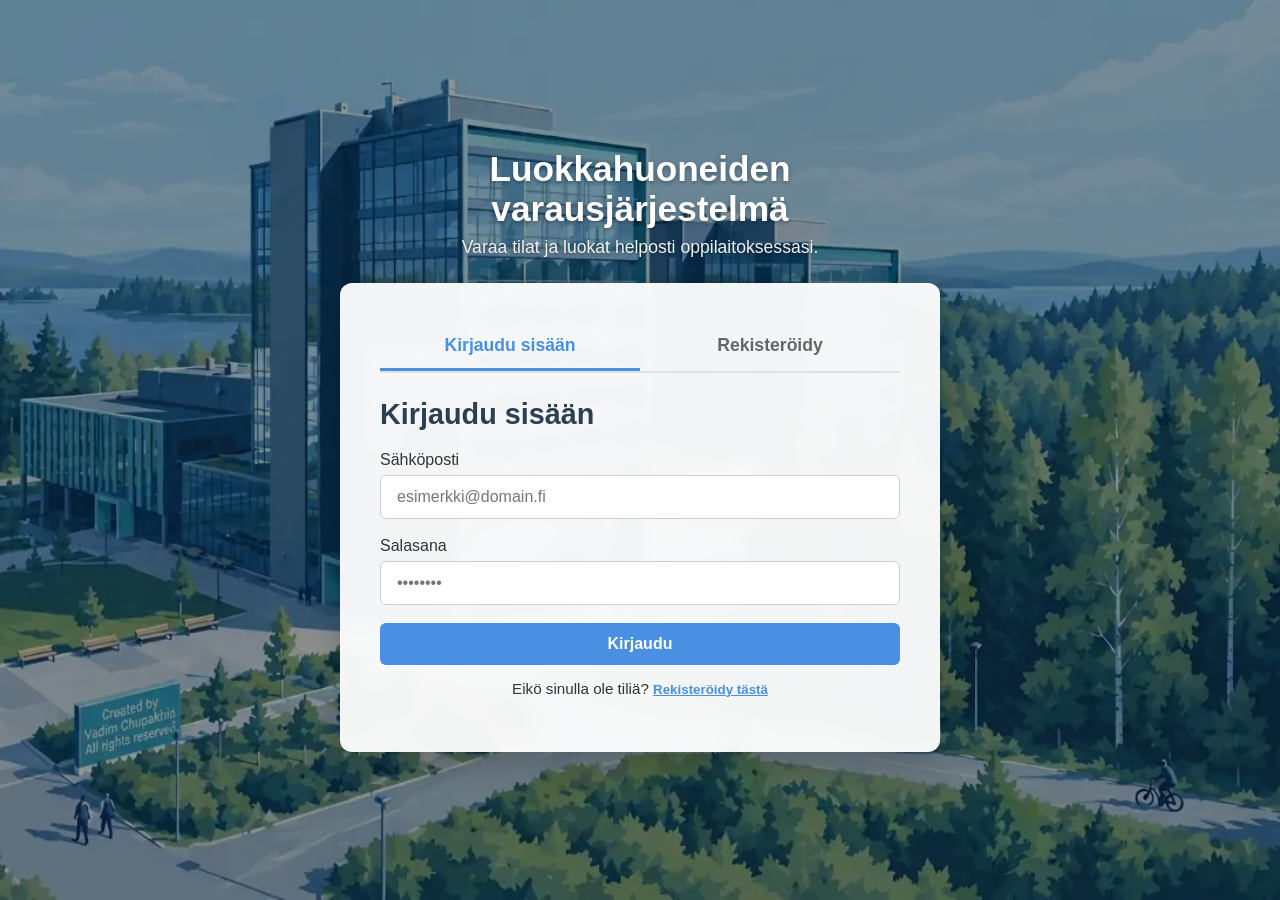
==== public/login.html @ 2dc6a078 "a lots of mistakes were updated" ====
<!DOCTYPE html>
<html lang="fi">
<head>
    <meta charset="UTF-8">
    <meta name="viewport" content="width=device-width, initial-scale=1.0">
    <title>Kirjaudu | Varausjärjestelmä</title>
    <link rel="stylesheet" href="style.css">
</head>
<body>

    <div id="authContainer" class="auth-wrapper">
        <div class="auth-container-center">
            <div class="auth-header-text">
                <h1>Luokkahuoneiden varausjärjestelmä</h1>
                <p>Varaa tilat ja luokat helposti oppilaitoksessasi.</p>
            </div>

            <div class="auth-card">
                <div class="auth-tabs">
                    <button id="showLoginTab" class="auth-tab active">Kirjaudu sisään</button>
                    <button id="showRegisterTab" class="auth-tab">Rekisteröidy</button>
                </div>

                <!-- Форма входа -->
                <div id="loginSection" class="auth-form-section">
                    <h2>Kirjaudu sisään</h2>
                    <div class="form-group">
                        <label for="loginEmail">Sähköposti</label>
                        <input type="email" id="loginEmail" placeholder="esimerkki@domain.fi">
                    </div>
                    <div class="form-group">
                        <label for="loginPassword">Salasana</label>
                        <input type="password" id="loginPassword" placeholder="••••••••">
                    </div>
                    <button id="loginBtn" class="primary-btn">Kirjaudu</button>
                    <div class="toggle-auth">
                        <span>Eikö sinulla ole tiliä? </span>
                        <button id="switchToRegBtn" class="link-btn">Rekisteröidy tästä</button>
                    </div>
                </div>

                <!-- Форма регистрации -->
                <div id="registerSection" class="auth-form-section" style="display: none;">
                    <h2>Rekisteröidy käyttäjäksi</h2>
                    <div class="form-group">
                        <label for="regName">Nimi</label>
                        <input type="text" id="regName" placeholder="Matti Meikäläinen">
                    </div>
                    <div class="form-group">
                        <label for="regEmail">Sähköposti</label>
                        <input type="email" id="regEmail" placeholder="esimerkki@domain.fi">
                    </div>
                    <div class="form-group">
                        <label for="regPassword">Salasana</label>
                        <input type="password" id="regPassword" placeholder="••••••••">
                    </div>
                    <button id="registerBtn" class="primary-btn">Rekisteröidy</button>
                    <div class="toggle-auth">
                        <span>Onko sinulla jo tili? </span>
                        <button id="switchToLoginBtn" class="link-btn">Kirjaudu sisään</button>
                    </div>
                </div>

                <p id="loginError" class="error-msg"></p>
            </div>
        </div>
    </div>

    <script type="module" src="js/main.js"></script>
</body>
</html>
---- public/style.css ----
* {
    box-sizing: border-box;
    margin: 0;
    padding: 0;
    font-family: 'Segoe UI', Tahoma, Geneva, Verdana, sans-serif;
}

body {
    background-color: #f4f6f9;
    color: #333;
}

/* ---------------- Auth Layout ---------------- */
.auth-wrapper {
   min-height: 100vh;
    display: flex;
    justify-content: center;
    align-items: center;
    background-image: linear-gradient(rgba(0, 0, 0, 0.4), rgba(0, 0, 0, 0.4)), url('bg-login.webp');
    background-size: cover;
    background-position: center;
    background-repeat: no-repeat;
    padding: 20px;
    width: 100vw;
    position: fixed; /* Фиксируем поверх всего до авторизации */
    top: 0;
    left: 0;
    z-index: 1000;
}

.auth-container-center {
    display: flex;
    flex-direction: column;
    align-items: center;
    width: 100%;
    max-width: 600px;
}

/* Стили для текста над окном */
.auth-header-text {
    text-align: center;
    color: white;
    margin-bottom: 25px;
}

.auth-header-text h1 {
    font-size: 2.2rem;
    font-weight: 700;
    margin-bottom: 8px;
    text-shadow: 0 2px 4px rgba(0, 0, 0, 0.3);
}

.auth-header-text p {
    font-size: 1.1rem;
    color: #f0f0f0;
    text-shadow: 0 1px 3px rgba(0, 0, 0, 0.3);
}

/* Карточка авторизации */
.auth-card {
    background: rgba(255, 255, 255, 0.95);
    backdrop-filter: blur(8px);
    border-radius: 12px;
    box-shadow: 0 8px 32px rgba(0, 0, 0, 0.2);
    width: 100%;
    padding: 40px;
}

.auth-tabs {
    display: flex;
    margin-bottom: 25px;
    border-bottom: 2px solid #e0e0e0;
}

.auth-tab {
    flex: 1;
    padding: 12px;
    font-size: 1.1rem;
    font-weight: 600;
    background: none;
    border: none;
    cursor: pointer;
    color: #666;
    border-bottom: 3px solid transparent;
}

.auth-tab.active {
    color: #4a90e2;
    border-bottom-color: #4a90e2;
}

.auth-form-section h2 {
    margin-bottom: 20px;
    color: #2c3e50;
    font-size: 1.8rem;
}

.form-group {
    margin-bottom: 18px;
}

.form-group label {
    display: block;
    margin-bottom: 6px;
    font-weight: 500;
    font-size: 1rem;
}

.form-group input {
    width: 100%;
    padding: 12px 16px;
    border: 1px solid #ccc;
    border-radius: 6px;
    font-size: 1rem;
}

.primary-btn {
    width: 100%;
    padding: 12px;
    background-color: #4a90e2;
    color: white;
    border: none;
    border-radius: 6px;
    font-size: 1rem;
    font-weight: 600;
    cursor: pointer;
    transition: background-color 0.2s;
}

.primary-btn:hover {
    background-color: #357abd;
}

.danger-btn {
    padding: 8px 16px;
    background-color: #e74c3c;
    color: white;
    border: none;
    border-radius: 6px;
    cursor: pointer;
    font-weight: 600;
}

.danger-btn:hover {
    background-color: #c0392b;
}

.toggle-auth {
    margin-top: 15px;
    text-align: center;
    font-size: 0.95rem;
}

.link-btn {
    background: none;
    border: none;
    color: #4a90e2;
    font-weight: 600;
    cursor: pointer;
    text-decoration: underline;
}

.error-msg {
    color: #e74c3c;
    margin-top: 15px;
    text-align: center;
}

/* ---------------- App Header (Centered Logo) ---------------- */
.app-header {
    background: white;
    padding: 15px 30px;
    display: flex;
    justify-content: flex-end;
    align-items: center;
    box-shadow: 0 2px 5px rgba(0, 0, 0, 0.05);
    position: relative;
}

.logo {
    font-weight: bold;
    font-size: 1.5rem;
    color: #4a90e2;
    position: absolute;
    left: 50%;
    transform: translateX(-50%);
}

.user-info {
    display: flex;
    align-items: center;
    gap: 15px;
}

/* ---------------- Navigation ---------------- */
.app-nav {
    display: flex;
    background: white;
    border-bottom: 1px solid #ddd;
    padding: 0 30px;
}

.nav-tab {
    padding: 15px 20px;
    background: none;
    border: none;
    border-bottom: 3px solid transparent;
    font-size: 1rem;
    font-weight: 600;
    color: #666;
    cursor: pointer;
}

.nav-tab.active {
    color: #4a90e2;
    border-bottom-color: #4a90e2;
}

/* ---------------- Content & Grids ---------------- */
.container {
    max-width: 1200px;
    margin: 30px auto;
    padding: 0 20px;
}

.toolbar {
    display: flex;
    justify-content: space-between;
    align-items: center;
    margin-bottom: 25px;
}

.classrooms-grid {
    display: grid;
    grid-template-columns: repeat(auto-fill, minmax(280px, 1fr));
    gap: 20px;
}

.classroom-card {
    background: white;
    border-radius: 10px;
    padding: 20px;
    box-shadow: 0 4px 12px rgba(0, 0, 0, 0.05);
    cursor: pointer;
    transition: transform 0.2s, box-shadow 0.2s;
}

.classroom-card:hover {
    transform: translateY(-4px);
    box-shadow: 0 6px 16px rgba(0, 0, 0, 0.1);
}

.classroom-card h3 {
    margin-bottom: 10px;
    color: #2c3e50;
}

.classroom-meta {
    font-size: 0.9rem;
    color: #666;
    margin-bottom: 15px;
}

/* ---------------- Tables & Badges ---------------- */
.table-responsive {
    overflow-x: auto;
}

.status-table {
    width: 100%;
    border-collapse: collapse;
    background: white;
    border-radius: 8px;
    overflow: hidden;
    box-shadow: 0 2px 8px rgba(0, 0, 0, 0.05);
    margin-top: 10px;
}

.status-table th, .status-table td {
    padding: 14px 18px;
    text-align: left;
    border-bottom: 1px solid #eee;
}

.status-table th {
    background-color: #f8f9fa;
    font-weight: 600;
    color: #333;
}

.badge {
    padding: 6px 12px;
    border-radius: 20px;
    font-size: 0.85rem;
    font-weight: 600;
    display: inline-block;
}

.badge.free {
    background-color: #e6f4ea;
    color: #137333;
}

.badge.booked {
    background-color: #fef7e0;
    color: #b06000;
}

/* ---------------- Modal ---------------- */
.modal {
    position: fixed;
    top: 0;
    left: 0;
    width: 100%;
    height: 100%;
    background: rgba(0, 0, 0, 0.5);
    display: flex;
    justify-content: center;
    align-items: center;
    z-index: 1000;
}

.modal-content {
    background: white;
    padding: 30px;
    border-radius: 12px;
    width: 90%;
    max-width: 600px;
    position: relative;
}

.close-btn {
    position: absolute;
    right: 20px;
    top: 15px;
    font-size: 1.8rem;
    cursor: pointer;
}

.seat-grid {
    display: grid;
    grid-template-columns: repeat(5, 1fr);
    gap: 10px;
    margin: 20px 0;
}
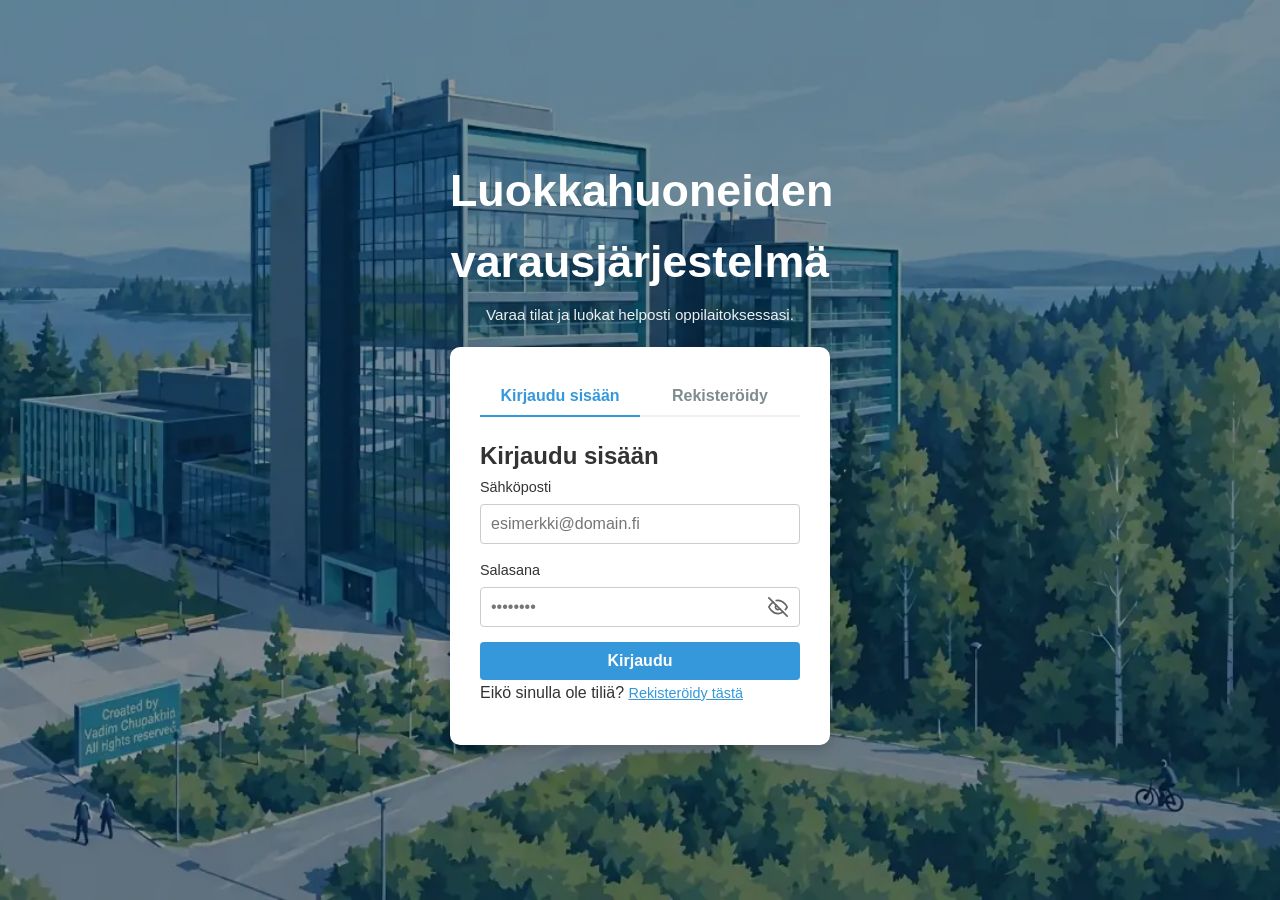
==== commit 2fd0a83b: "eye added" ====
--- a/public/login.html
+++ b/public/login.html
@@ -4,7 +4,7 @@
     <meta charset="UTF-8">
     <meta name="viewport" content="width=device-width, initial-scale=1.0">
     <title>Kirjaudu | Varausjärjestelmä</title>
-    <link rel="stylesheet" href="style.css">
+    <link rel="stylesheet" href="css/style.css">
 </head>
 <body>
 
@@ -30,7 +30,16 @@
                     </div>
                     <div class="form-group">
                         <label for="loginPassword">Salasana</label>
-                        <input type="password" id="loginPassword" placeholder="••••••••">
+                        <div class="password-container">
+                            <input type="password" id="loginPassword" placeholder="••••••••">
+                            <button type="button" id="toggleLoginPassword" class="eye-btn" title="Näytä/piilota salasana">
+                                <!-- Закрытый глаз с косой чертой (по умолчанию) -->
+                                <svg class="eye-icon" viewBox="0 0 24 24" width="20" height="20" fill="none" stroke="currentColor" stroke-width="2" stroke-linecap="round" stroke-linejoin="round">
+                                    <path d="M17.94 17.94A10.07 10.07 0 0 1 12 20c-7 0-11-8-11-8a18.45 18.45 0 0 1 5.06-5.94M9.9 4.24A9.12 9.12 0 0 1 12 4c7 0 11 8 11 8a18.5 18.5 0 0 1-2.16 3.19m-6.72-1.07a3 3 0 1 1-4.24-4.24"></path>
+                                    <line x1="1" y1="1" x2="23" y2="23"></line>
+                                </svg>
+                            </button>
+                        </div>
                     </div>
                     <button id="loginBtn" class="primary-btn">Kirjaudu</button>
                     <div class="toggle-auth">
@@ -52,7 +61,16 @@
                     </div>
                     <div class="form-group">
                         <label for="regPassword">Salasana</label>
-                        <input type="password" id="regPassword" placeholder="••••••••">
+                        <div class="password-container">
+                            <input type="password" id="regPassword" placeholder="••••••••">
+                            <button type="button" id="toggleRegPassword" class="eye-btn" title="Näytä/piilota salasana">
+                                <!-- Закрытый глаз с косой чертой (по умолчанию) -->
+                                <svg class="eye-icon" viewBox="0 0 24 24" width="20" height="20" fill="none" stroke="currentColor" stroke-width="2" stroke-linecap="round" stroke-linejoin="round">
+                                    <path d="M17.94 17.94A10.07 10.07 0 0 1 12 20c-7 0-11-8-11-8a18.45 18.45 0 0 1 5.06-5.94M9.9 4.24A9.12 9.12 0 0 1 12 4c7 0 11 8 11 8a18.5 18.5 0 0 1-2.16 3.19m-6.72-1.07a3 3 0 1 1-4.24-4.24"></path>
+                                    <line x1="1" y1="1" x2="23" y2="23"></line>
+                                </svg>
+                            </button>
+                        </div>
                     </div>
                     <button id="registerBtn" class="primary-btn">Rekisteröidy</button>
                     <div class="toggle-auth">
--- a/public/css/style.css
+++ b/public/css/style.css
@@ -0,0 +1,4 @@
+@import url('reset.css');
+@import url('layout.css');
+@import url('auth.css');
+@import url('components.css');
